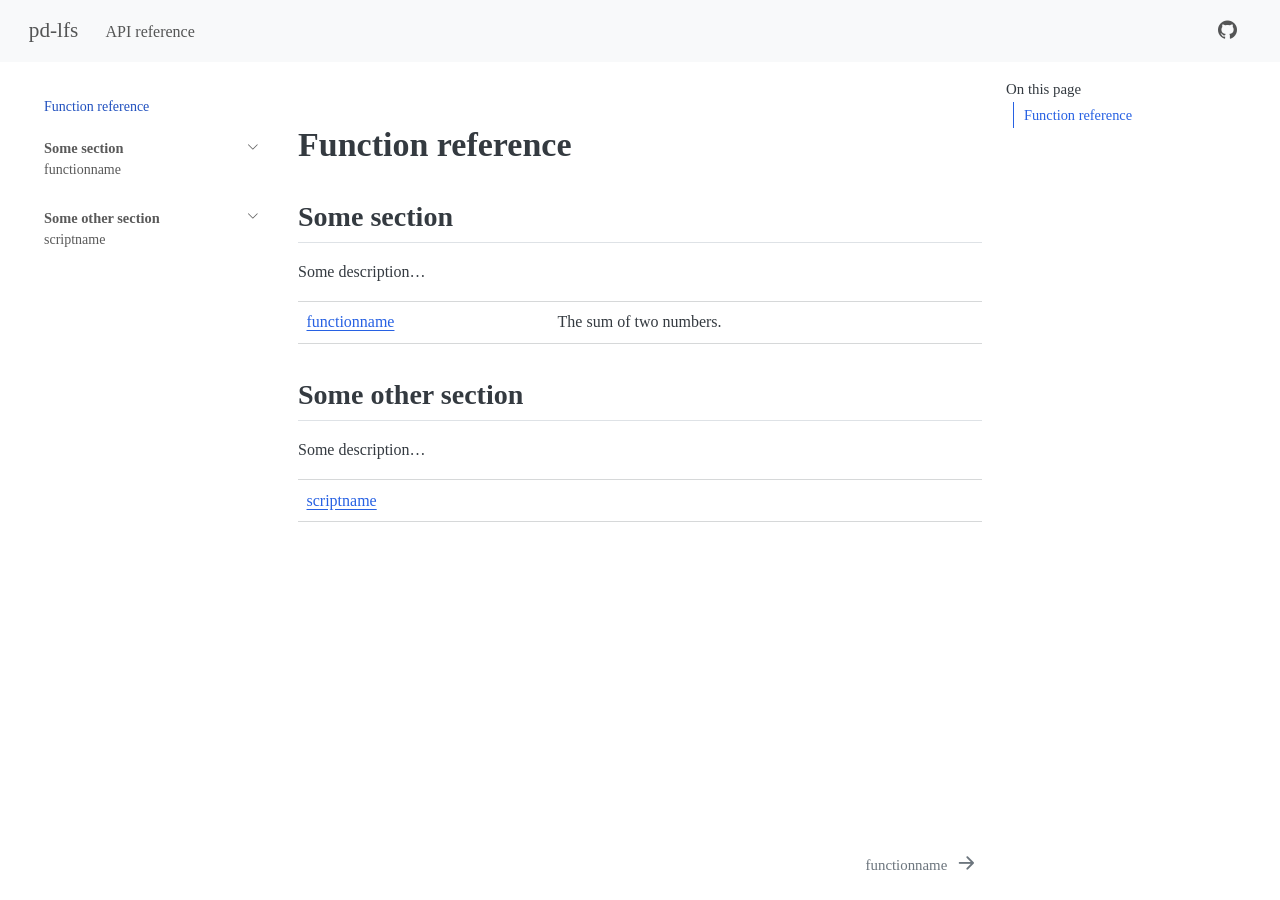
==== api/index.html @ 3316e5fb "Built site for gh-pages" ====
<!DOCTYPE html>
<html xmlns="http://www.w3.org/1999/xhtml" lang="en" xml:lang="en"><head>

<meta charset="utf-8">
<meta name="generator" content="quarto-1.8.26">

<meta name="viewport" content="width=device-width, initial-scale=1.0, user-scalable=yes">


<title>index – pd-lfs</title>
<style>
code{white-space: pre-wrap;}
span.smallcaps{font-variant: small-caps;}
div.columns{display: flex; gap: min(4vw, 1.5em);}
div.column{flex: auto; overflow-x: auto;}
div.hanging-indent{margin-left: 1.5em; text-indent: -1.5em;}
ul.task-list{list-style: none;}
ul.task-list li input[type="checkbox"] {
  width: 0.8em;
  margin: 0 0.8em 0.2em -1em; /* quarto-specific, see https://github.com/quarto-dev/quarto-cli/issues/4556 */ 
  vertical-align: middle;
}
</style>


<script src="../site_libs/quarto-nav/quarto-nav.js"></script>
<script src="../site_libs/quarto-nav/headroom.min.js"></script>
<script src="../site_libs/clipboard/clipboard.min.js"></script>
<script src="../site_libs/quarto-search/autocomplete.umd.js"></script>
<script src="../site_libs/quarto-search/fuse.min.js"></script>
<script src="../site_libs/quarto-search/quarto-search.js"></script>
<meta name="quarto:offset" content="../">
<link href="../api/functionname.html" rel="next">
<script src="../site_libs/quarto-html/quarto.js" type="module"></script>
<script src="../site_libs/quarto-html/tabsets/tabsets.js" type="module"></script>
<script src="../site_libs/quarto-html/axe/axe-check.js" type="module"></script>
<script src="../site_libs/quarto-html/popper.min.js"></script>
<script src="../site_libs/quarto-html/tippy.umd.min.js"></script>
<script src="../site_libs/quarto-html/anchor.min.js"></script>
<link href="../site_libs/quarto-html/tippy.css" rel="stylesheet">
<link href="../site_libs/quarto-html/quarto-syntax-highlighting-587c61ba64f3a5504c4d52d930310e48.css" rel="stylesheet" id="quarto-text-highlighting-styles">
<script src="../site_libs/bootstrap/bootstrap.min.js"></script>
<link href="../site_libs/bootstrap/bootstrap-icons.css" rel="stylesheet">
<link href="../site_libs/bootstrap/bootstrap-e6c861d79aa10edeba1c60b43a3ddd13.min.css" rel="stylesheet" append-hash="true" id="quarto-bootstrap" data-mode="light">
<script id="quarto-search-options" type="application/json">{
  "location": "navbar",
  "copy-button": false,
  "collapse-after": 3,
  "panel-placement": "end",
  "type": "overlay",
  "limit": 50,
  "keyboard-shortcut": [
    "f",
    "/",
    "s"
  ],
  "show-item-context": false,
  "language": {
    "search-no-results-text": "No results",
    "search-matching-documents-text": "matching documents",
    "search-copy-link-title": "Copy link to search",
    "search-hide-matches-text": "Hide additional matches",
    "search-more-match-text": "more match in this document",
    "search-more-matches-text": "more matches in this document",
    "search-clear-button-title": "Clear",
    "search-text-placeholder": "",
    "search-detached-cancel-button-title": "Cancel",
    "search-submit-button-title": "Submit",
    "search-label": "Search"
  }
}</script>


<link rel="stylesheet" href="../api/_styles-quartodoc.css">
<link rel="stylesheet" href="../styles.css">
</head>

<body class="nav-sidebar floating nav-fixed quarto-light">

<div id="quarto-search-results"></div>
  <header id="quarto-header" class="headroom fixed-top">
    <nav class="navbar navbar-expand-lg " data-bs-theme="dark">
      <div class="navbar-container container-fluid">
      <div class="navbar-brand-container mx-auto">
    <a class="navbar-brand" href="../index.html">
    <span class="navbar-title">pd-lfs</span>
    </a>
  </div>
            <div id="quarto-search" class="" title="Search"></div>
          <button class="navbar-toggler" type="button" data-bs-toggle="collapse" data-bs-target="#navbarCollapse" aria-controls="navbarCollapse" role="menu" aria-expanded="false" aria-label="Toggle navigation" onclick="if (window.quartoToggleHeadroom) { window.quartoToggleHeadroom(); }">
  <span class="navbar-toggler-icon"></span>
</button>
          <div class="collapse navbar-collapse" id="navbarCollapse">
            <ul class="navbar-nav navbar-nav-scroll me-auto">
  <li class="nav-item">
    <a class="nav-link" href="../api/"> 
<span class="menu-text">API reference</span></a>
  </li>  
</ul>
            <ul class="navbar-nav navbar-nav-scroll ms-auto">
  <li class="nav-item compact">
    <a class="nav-link" href="https://github.com/munch-group/pd-lfs/"> <i class="bi bi-github" role="img">
</i> 
<span class="menu-text"></span></a>
  </li>  
</ul>
          </div> <!-- /navcollapse -->
            <div class="quarto-navbar-tools">
</div>
      </div> <!-- /container-fluid -->
    </nav>
  <nav class="quarto-secondary-nav">
    <div class="container-fluid d-flex">
      <button type="button" class="quarto-btn-toggle btn" data-bs-toggle="collapse" role="button" data-bs-target=".quarto-sidebar-collapse-item" aria-controls="quarto-sidebar" aria-expanded="false" aria-label="Toggle sidebar navigation" onclick="if (window.quartoToggleHeadroom) { window.quartoToggleHeadroom(); }">
        <i class="bi bi-layout-text-sidebar-reverse"></i>
      </button>
        <nav class="quarto-page-breadcrumbs" aria-label="breadcrumb"><ol class="breadcrumb"><li class="breadcrumb-item"><a href="../api/index.html">Function reference</a></li></ol></nav>
        <a class="flex-grow-1" role="navigation" data-bs-toggle="collapse" data-bs-target=".quarto-sidebar-collapse-item" aria-controls="quarto-sidebar" aria-expanded="false" aria-label="Toggle sidebar navigation" onclick="if (window.quartoToggleHeadroom) { window.quartoToggleHeadroom(); }">      
        </a>
    </div>
  </nav>
</header>
<!-- content -->
<div id="quarto-content" class="quarto-container page-columns page-rows-contents page-layout-article page-navbar">
<!-- sidebar -->
  <nav id="quarto-sidebar" class="sidebar collapse collapse-horizontal quarto-sidebar-collapse-item sidebar-navigation floating overflow-auto">
    <div class="sidebar-menu-container"> 
    <ul class="list-unstyled mt-1">
        <li class="sidebar-item">
  <div class="sidebar-item-container"> 
  <a href="../api/index.html" class="sidebar-item-text sidebar-link active">
 <span class="menu-text">Function reference</span></a>
  </div>
</li>
        <li class="sidebar-item sidebar-item-section">
      <div class="sidebar-item-container"> 
            <a class="sidebar-item-text sidebar-link text-start" data-bs-toggle="collapse" data-bs-target="#quarto-sidebar-section-1" role="navigation" aria-expanded="true">
 <span class="menu-text">Some section</span></a>
          <a class="sidebar-item-toggle text-start" data-bs-toggle="collapse" data-bs-target="#quarto-sidebar-section-1" role="navigation" aria-expanded="true" aria-label="Toggle section">
            <i class="bi bi-chevron-right ms-2"></i>
          </a> 
      </div>
      <ul id="quarto-sidebar-section-1" class="collapse list-unstyled sidebar-section depth1 show">  
          <li class="sidebar-item">
  <div class="sidebar-item-container"> 
  <a href="../api/functionname.html" class="sidebar-item-text sidebar-link">
 <span class="menu-text">functionname</span></a>
  </div>
</li>
      </ul>
  </li>
        <li class="sidebar-item sidebar-item-section">
      <div class="sidebar-item-container"> 
            <a class="sidebar-item-text sidebar-link text-start" data-bs-toggle="collapse" data-bs-target="#quarto-sidebar-section-2" role="navigation" aria-expanded="true">
 <span class="menu-text">Some other section</span></a>
          <a class="sidebar-item-toggle text-start" data-bs-toggle="collapse" data-bs-target="#quarto-sidebar-section-2" role="navigation" aria-expanded="true" aria-label="Toggle section">
            <i class="bi bi-chevron-right ms-2"></i>
          </a> 
      </div>
      <ul id="quarto-sidebar-section-2" class="collapse list-unstyled sidebar-section depth1 show">  
          <li class="sidebar-item">
  <div class="sidebar-item-container"> 
  <a href="../api/scriptname.html" class="sidebar-item-text sidebar-link">
 <span class="menu-text">scriptname</span></a>
  </div>
</li>
      </ul>
  </li>
    </ul>
    </div>
</nav>
<div id="quarto-sidebar-glass" class="quarto-sidebar-collapse-item" data-bs-toggle="collapse" data-bs-target=".quarto-sidebar-collapse-item"></div>
<!-- margin-sidebar -->
    <div id="quarto-margin-sidebar" class="sidebar margin-sidebar">
        <nav id="TOC" role="doc-toc" class="toc-active">
    <h2 id="toc-title">On this page</h2>
   
  <ul>
  <li><a href="#function-reference" id="toc-function-reference" class="nav-link active" data-scroll-target="#function-reference">Function reference</a>
  <ul class="collapse">
  <li><a href="#some-section" id="toc-some-section" class="nav-link" data-scroll-target="#some-section">Some section</a></li>
  <li><a href="#some-other-section" id="toc-some-other-section" class="nav-link" data-scroll-target="#some-other-section">Some other section</a></li>
  </ul></li>
  </ul>
</nav>
    </div>
<!-- main -->
<main class="content" id="quarto-document-content"><header id="title-block-header" class="quarto-title-block"></header>




<section id="function-reference" class="level1 doc doc-index">
<h1 class="doc doc-index">Function reference</h1>
<section id="some-section" class="level2">
<h2 class="anchored" data-anchor-id="some-section">Some section</h2>
<p>Some description…</p>
<table class="caption-top table">
<tbody>
<tr class="odd">
<td><a href="../api/functionname.html#pd_lfs.modulename.functionname">functionname</a></td>
<td>The sum of two numbers.</td>
</tr>
</tbody>
</table>
</section>
<section id="some-other-section" class="level2">
<h2 class="anchored" data-anchor-id="some-other-section">Some other section</h2>
<p>Some description…</p>
<table class="caption-top table">
<tbody>
<tr class="odd">
<td><a href="../api/scriptname.html#pd_lfs.modulename.scriptname">scriptname</a></td>
<td></td>
</tr>
</tbody>
</table>


</section>
</section>

</main> <!-- /main -->
<script id="quarto-html-after-body" type="application/javascript">
  window.document.addEventListener("DOMContentLoaded", function (event) {
    const icon = "";
    const anchorJS = new window.AnchorJS();
    anchorJS.options = {
      placement: 'right',
      icon: icon
    };
    anchorJS.add('.anchored');
    const isCodeAnnotation = (el) => {
      for (const clz of el.classList) {
        if (clz.startsWith('code-annotation-')) {                     
          return true;
        }
      }
      return false;
    }
    const onCopySuccess = function(e) {
      // button target
      const button = e.trigger;
      // don't keep focus
      button.blur();
      // flash "checked"
      button.classList.add('code-copy-button-checked');
      var currentTitle = button.getAttribute("title");
      button.setAttribute("title", "Copied!");
      let tooltip;
      if (window.bootstrap) {
        button.setAttribute("data-bs-toggle", "tooltip");
        button.setAttribute("data-bs-placement", "left");
        button.setAttribute("data-bs-title", "Copied!");
        tooltip = new bootstrap.Tooltip(button, 
          { trigger: "manual", 
            customClass: "code-copy-button-tooltip",
            offset: [0, -8]});
        tooltip.show();    
      }
      setTimeout(function() {
        if (tooltip) {
          tooltip.hide();
          button.removeAttribute("data-bs-title");
          button.removeAttribute("data-bs-toggle");
          button.removeAttribute("data-bs-placement");
        }
        button.setAttribute("title", currentTitle);
        button.classList.remove('code-copy-button-checked');
      }, 1000);
      // clear code selection
      e.clearSelection();
    }
    const getTextToCopy = function(trigger) {
      const outerScaffold = trigger.parentElement.cloneNode(true);
      const codeEl = outerScaffold.querySelector('code');
      for (const childEl of codeEl.children) {
        if (isCodeAnnotation(childEl)) {
          childEl.remove();
        }
      }
      return codeEl.innerText;
    }
    const clipboard = new window.ClipboardJS('.code-copy-button:not([data-in-quarto-modal])', {
      text: getTextToCopy
    });
    clipboard.on('success', onCopySuccess);
    if (window.document.getElementById('quarto-embedded-source-code-modal')) {
      const clipboardModal = new window.ClipboardJS('.code-copy-button[data-in-quarto-modal]', {
        text: getTextToCopy,
        container: window.document.getElementById('quarto-embedded-source-code-modal')
      });
      clipboardModal.on('success', onCopySuccess);
    }
      var localhostRegex = new RegExp(/^(?:http|https):\/\/localhost\:?[0-9]*\//);
      var mailtoRegex = new RegExp(/^mailto:/);
        var filterRegex = new RegExp('/' + window.location.host + '/');
      var isInternal = (href) => {
          return filterRegex.test(href) || localhostRegex.test(href) || mailtoRegex.test(href);
      }
      // Inspect non-navigation links and adorn them if external
     var links = window.document.querySelectorAll('a[href]:not(.nav-link):not(.navbar-brand):not(.toc-action):not(.sidebar-link):not(.sidebar-item-toggle):not(.pagination-link):not(.no-external):not([aria-hidden]):not(.dropdown-item):not(.quarto-navigation-tool):not(.about-link)');
      for (var i=0; i<links.length; i++) {
        const link = links[i];
        if (!isInternal(link.href)) {
          // undo the damage that might have been done by quarto-nav.js in the case of
          // links that we want to consider external
          if (link.dataset.originalHref !== undefined) {
            link.href = link.dataset.originalHref;
          }
        }
      }
    function tippyHover(el, contentFn, onTriggerFn, onUntriggerFn) {
      const config = {
        allowHTML: true,
        maxWidth: 500,
        delay: 100,
        arrow: false,
        appendTo: function(el) {
            return el.parentElement;
        },
        interactive: true,
        interactiveBorder: 10,
        theme: 'quarto',
        placement: 'bottom-start',
      };
      if (contentFn) {
        config.content = contentFn;
      }
      if (onTriggerFn) {
        config.onTrigger = onTriggerFn;
      }
      if (onUntriggerFn) {
        config.onUntrigger = onUntriggerFn;
      }
      window.tippy(el, config); 
    }
    const noterefs = window.document.querySelectorAll('a[role="doc-noteref"]');
    for (var i=0; i<noterefs.length; i++) {
      const ref = noterefs[i];
      tippyHover(ref, function() {
        // use id or data attribute instead here
        let href = ref.getAttribute('data-footnote-href') || ref.getAttribute('href');
        try { href = new URL(href).hash; } catch {}
        const id = href.replace(/^#\/?/, "");
        const note = window.document.getElementById(id);
        if (note) {
          return note.innerHTML;
        } else {
          return "";
        }
      });
    }
    const xrefs = window.document.querySelectorAll('a.quarto-xref');
    const processXRef = (id, note) => {
      // Strip column container classes
      const stripColumnClz = (el) => {
        el.classList.remove("page-full", "page-columns");
        if (el.children) {
          for (const child of el.children) {
            stripColumnClz(child);
          }
        }
      }
      stripColumnClz(note)
      if (id === null || id.startsWith('sec-')) {
        // Special case sections, only their first couple elements
        const container = document.createElement("div");
        if (note.children && note.children.length > 2) {
          container.appendChild(note.children[0].cloneNode(true));
          for (let i = 1; i < note.children.length; i++) {
            const child = note.children[i];
            if (child.tagName === "P" && child.innerText === "") {
              continue;
            } else {
              container.appendChild(child.cloneNode(true));
              break;
            }
          }
          if (window.Quarto?.typesetMath) {
            window.Quarto.typesetMath(container);
          }
          return container.innerHTML
        } else {
          if (window.Quarto?.typesetMath) {
            window.Quarto.typesetMath(note);
          }
          return note.innerHTML;
        }
      } else {
        // Remove any anchor links if they are present
        const anchorLink = note.querySelector('a.anchorjs-link');
        if (anchorLink) {
          anchorLink.remove();
        }
        if (window.Quarto?.typesetMath) {
          window.Quarto.typesetMath(note);
        }
        if (note.classList.contains("callout")) {
          return note.outerHTML;
        } else {
          return note.innerHTML;
        }
      }
    }
    for (var i=0; i<xrefs.length; i++) {
      const xref = xrefs[i];
      tippyHover(xref, undefined, function(instance) {
        instance.disable();
        let url = xref.getAttribute('href');
        let hash = undefined; 
        if (url.startsWith('#')) {
          hash = url;
        } else {
          try { hash = new URL(url).hash; } catch {}
        }
        if (hash) {
          const id = hash.replace(/^#\/?/, "");
          const note = window.document.getElementById(id);
          if (note !== null) {
            try {
              const html = processXRef(id, note.cloneNode(true));
              instance.setContent(html);
            } finally {
              instance.enable();
              instance.show();
            }
          } else {
            // See if we can fetch this
            fetch(url.split('#')[0])
            .then(res => res.text())
            .then(html => {
              const parser = new DOMParser();
              const htmlDoc = parser.parseFromString(html, "text/html");
              const note = htmlDoc.getElementById(id);
              if (note !== null) {
                const html = processXRef(id, note);
                instance.setContent(html);
              } 
            }).finally(() => {
              instance.enable();
              instance.show();
            });
          }
        } else {
          // See if we can fetch a full url (with no hash to target)
          // This is a special case and we should probably do some content thinning / targeting
          fetch(url)
          .then(res => res.text())
          .then(html => {
            const parser = new DOMParser();
            const htmlDoc = parser.parseFromString(html, "text/html");
            const note = htmlDoc.querySelector('main.content');
            if (note !== null) {
              // This should only happen for chapter cross references
              // (since there is no id in the URL)
              // remove the first header
              if (note.children.length > 0 && note.children[0].tagName === "HEADER") {
                note.children[0].remove();
              }
              const html = processXRef(null, note);
              instance.setContent(html);
            } 
          }).finally(() => {
            instance.enable();
            instance.show();
          });
        }
      }, function(instance) {
      });
    }
        let selectedAnnoteEl;
        const selectorForAnnotation = ( cell, annotation) => {
          let cellAttr = 'data-code-cell="' + cell + '"';
          let lineAttr = 'data-code-annotation="' +  annotation + '"';
          const selector = 'span[' + cellAttr + '][' + lineAttr + ']';
          return selector;
        }
        const selectCodeLines = (annoteEl) => {
          const doc = window.document;
          const targetCell = annoteEl.getAttribute("data-target-cell");
          const targetAnnotation = annoteEl.getAttribute("data-target-annotation");
          const annoteSpan = window.document.querySelector(selectorForAnnotation(targetCell, targetAnnotation));
          const lines = annoteSpan.getAttribute("data-code-lines").split(",");
          const lineIds = lines.map((line) => {
            return targetCell + "-" + line;
          })
          let top = null;
          let height = null;
          let parent = null;
          if (lineIds.length > 0) {
              //compute the position of the single el (top and bottom and make a div)
              const el = window.document.getElementById(lineIds[0]);
              top = el.offsetTop;
              height = el.offsetHeight;
              parent = el.parentElement.parentElement;
            if (lineIds.length > 1) {
              const lastEl = window.document.getElementById(lineIds[lineIds.length - 1]);
              const bottom = lastEl.offsetTop + lastEl.offsetHeight;
              height = bottom - top;
            }
            if (top !== null && height !== null && parent !== null) {
              // cook up a div (if necessary) and position it 
              let div = window.document.getElementById("code-annotation-line-highlight");
              if (div === null) {
                div = window.document.createElement("div");
                div.setAttribute("id", "code-annotation-line-highlight");
                div.style.position = 'absolute';
                parent.appendChild(div);
              }
              div.style.top = top - 2 + "px";
              div.style.height = height + 4 + "px";
              div.style.left = 0;
              let gutterDiv = window.document.getElementById("code-annotation-line-highlight-gutter");
              if (gutterDiv === null) {
                gutterDiv = window.document.createElement("div");
                gutterDiv.setAttribute("id", "code-annotation-line-highlight-gutter");
                gutterDiv.style.position = 'absolute';
                const codeCell = window.document.getElementById(targetCell);
                const gutter = codeCell.querySelector('.code-annotation-gutter');
                gutter.appendChild(gutterDiv);
              }
              gutterDiv.style.top = top - 2 + "px";
              gutterDiv.style.height = height + 4 + "px";
            }
            selectedAnnoteEl = annoteEl;
          }
        };
        const unselectCodeLines = () => {
          const elementsIds = ["code-annotation-line-highlight", "code-annotation-line-highlight-gutter"];
          elementsIds.forEach((elId) => {
            const div = window.document.getElementById(elId);
            if (div) {
              div.remove();
            }
          });
          selectedAnnoteEl = undefined;
        };
          // Handle positioning of the toggle
      window.addEventListener(
        "resize",
        throttle(() => {
          elRect = undefined;
          if (selectedAnnoteEl) {
            selectCodeLines(selectedAnnoteEl);
          }
        }, 10)
      );
      function throttle(fn, ms) {
      let throttle = false;
      let timer;
        return (...args) => {
          if(!throttle) { // first call gets through
              fn.apply(this, args);
              throttle = true;
          } else { // all the others get throttled
              if(timer) clearTimeout(timer); // cancel #2
              timer = setTimeout(() => {
                fn.apply(this, args);
                timer = throttle = false;
              }, ms);
          }
        };
      }
        // Attach click handler to the DT
        const annoteDls = window.document.querySelectorAll('dt[data-target-cell]');
        for (const annoteDlNode of annoteDls) {
          annoteDlNode.addEventListener('click', (event) => {
            const clickedEl = event.target;
            if (clickedEl !== selectedAnnoteEl) {
              unselectCodeLines();
              const activeEl = window.document.querySelector('dt[data-target-cell].code-annotation-active');
              if (activeEl) {
                activeEl.classList.remove('code-annotation-active');
              }
              selectCodeLines(clickedEl);
              clickedEl.classList.add('code-annotation-active');
            } else {
              // Unselect the line
              unselectCodeLines();
              clickedEl.classList.remove('code-annotation-active');
            }
          });
        }
    const findCites = (el) => {
      const parentEl = el.parentElement;
      if (parentEl) {
        const cites = parentEl.dataset.cites;
        if (cites) {
          return {
            el,
            cites: cites.split(' ')
          };
        } else {
          return findCites(el.parentElement)
        }
      } else {
        return undefined;
      }
    };
    var bibliorefs = window.document.querySelectorAll('a[role="doc-biblioref"]');
    for (var i=0; i<bibliorefs.length; i++) {
      const ref = bibliorefs[i];
      const citeInfo = findCites(ref);
      if (citeInfo) {
        tippyHover(citeInfo.el, function() {
          var popup = window.document.createElement('div');
          citeInfo.cites.forEach(function(cite) {
            var citeDiv = window.document.createElement('div');
            citeDiv.classList.add('hanging-indent');
            citeDiv.classList.add('csl-entry');
            var biblioDiv = window.document.getElementById('ref-' + cite);
            if (biblioDiv) {
              citeDiv.innerHTML = biblioDiv.innerHTML;
            }
            popup.appendChild(citeDiv);
          });
          return popup.innerHTML;
        });
      }
    }
  });
  </script>
<nav class="page-navigation">
  <div class="nav-page nav-page-previous">
  </div>
  <div class="nav-page nav-page-next">
      <a href="../api/functionname.html" class="pagination-link" aria-label="functionname">
        <span class="nav-page-text">functionname</span> <i class="bi bi-arrow-right-short"></i>
      </a>
  </div>
</nav>
</div> <!-- /content -->




</body></html>
---- site_libs/quarto-html/tippy.css ----
.tippy-box[data-animation=fade][data-state=hidden]{opacity:0}[data-tippy-root]{max-width:calc(100vw - 10px)}.tippy-box{position:relative;background-color:#333;color:#fff;border-radius:4px;font-size:14px;line-height:1.4;white-space:normal;outline:0;transition-property:transform,visibility,opacity}.tippy-box[data-placement^=top]>.tippy-arrow{bottom:0}.tippy-box[data-placement^=top]>.tippy-arrow:before{bottom:-7px;left:0;border-width:8px 8px 0;border-top-color:initial;transform-origin:center top}.tippy-box[data-placement^=bottom]>.tippy-arrow{top:0}.tippy-box[data-placement^=bottom]>.tippy-arrow:before{top:-7px;left:0;border-width:0 8px 8px;border-bottom-color:initial;transform-origin:center bottom}.tippy-box[data-placement^=left]>.tippy-arrow{right:0}.tippy-box[data-placement^=left]>.tippy-arrow:before{border-width:8px 0 8px 8px;border-left-color:initial;right:-7px;transform-origin:center left}.tippy-box[data-placement^=right]>.tippy-arrow{left:0}.tippy-box[data-placement^=right]>.tippy-arrow:before{left:-7px;border-width:8px 8px 8px 0;border-right-color:initial;transform-origin:center right}.tippy-box[data-inertia][data-state=visible]{transition-timing-function:cubic-bezier(.54,1.5,.38,1.11)}.tippy-arrow{width:16px;height:16px;color:#333}.tippy-arrow:before{content:"";position:absolute;border-color:transparent;border-style:solid}.tippy-content{position:relative;padding:5px 9px;z-index:1}
---- site_libs/quarto-html/quarto-syntax-highlighting-587c61ba64f3a5504c4d52d930310e48.css ----
/* quarto syntax highlight colors */
:root {
  --quarto-hl-ot-color: #003B4F;
  --quarto-hl-at-color: #657422;
  --quarto-hl-ss-color: #20794D;
  --quarto-hl-an-color: #5E5E5E;
  --quarto-hl-fu-color: #4758AB;
  --quarto-hl-st-color: #20794D;
  --quarto-hl-cf-color: #003B4F;
  --quarto-hl-op-color: #5E5E5E;
  --quarto-hl-er-color: #AD0000;
  --quarto-hl-bn-color: #AD0000;
  --quarto-hl-al-color: #AD0000;
  --quarto-hl-va-color: #111111;
  --quarto-hl-bu-color: inherit;
  --quarto-hl-ex-color: inherit;
  --quarto-hl-pp-color: #AD0000;
  --quarto-hl-in-color: #5E5E5E;
  --quarto-hl-vs-color: #20794D;
  --quarto-hl-wa-color: #5E5E5E;
  --quarto-hl-do-color: #5E5E5E;
  --quarto-hl-im-color: #00769E;
  --quarto-hl-ch-color: #20794D;
  --quarto-hl-dt-color: #AD0000;
  --quarto-hl-fl-color: #AD0000;
  --quarto-hl-co-color: #5E5E5E;
  --quarto-hl-cv-color: #5E5E5E;
  --quarto-hl-cn-color: #8f5902;
  --quarto-hl-sc-color: #5E5E5E;
  --quarto-hl-dv-color: #AD0000;
  --quarto-hl-kw-color: #003B4F;
}

/* other quarto variables */
:root {
  --quarto-font-monospace: SFMono-Regular, Menlo, Monaco, Consolas, "Liberation Mono", "Courier New", monospace;
}

/* syntax highlight based on Pandoc's rules */
pre > code.sourceCode > span {
  color: #003B4F;
}

code.sourceCode > span {
  color: #003B4F;
}

div.sourceCode,
div.sourceCode pre.sourceCode {
  color: #003B4F;
}

/* Normal */
code span {
  color: #003B4F;
}

/* Alert */
code span.al {
  color: #AD0000;
  font-style: inherit;
}

/* Annotation */
code span.an {
  color: #5E5E5E;
  font-style: inherit;
}

/* Attribute */
code span.at {
  color: #657422;
  font-style: inherit;
}

/* BaseN */
code span.bn {
  color: #AD0000;
  font-style: inherit;
}

/* BuiltIn */
code span.bu {
  font-style: inherit;
}

/* ControlFlow */
code span.cf {
  color: #003B4F;
  font-weight: bold;
  font-style: inherit;
}

/* Char */
code span.ch {
  color: #20794D;
  font-style: inherit;
}

/* Constant */
code span.cn {
  color: #8f5902;
  font-style: inherit;
}

/* Comment */
code span.co {
  color: #5E5E5E;
  font-style: inherit;
}

/* CommentVar */
code span.cv {
  color: #5E5E5E;
  font-style: italic;
}

/* Documentation */
code span.do {
  color: #5E5E5E;
  font-style: italic;
}

/* DataType */
code span.dt {
  color: #AD0000;
  font-style: inherit;
}

/* DecVal */
code span.dv {
  color: #AD0000;
  font-style: inherit;
}

/* Error */
code span.er {
  color: #AD0000;
  font-style: inherit;
}

/* Extension */
code span.ex {
  font-style: inherit;
}

/* Float */
code span.fl {
  color: #AD0000;
  font-style: inherit;
}

/* Function */
code span.fu {
  color: #4758AB;
  font-style: inherit;
}

/* Import */
code span.im {
  color: #00769E;
  font-style: inherit;
}

/* Information */
code span.in {
  color: #5E5E5E;
  font-style: inherit;
}

/* Keyword */
code span.kw {
  color: #003B4F;
  font-weight: bold;
  font-style: inherit;
}

/* Operator */
code span.op {
  color: #5E5E5E;
  font-style: inherit;
}

/* Other */
code span.ot {
  color: #003B4F;
  font-style: inherit;
}

/* Preprocessor */
code span.pp {
  color: #AD0000;
  font-style: inherit;
}

/* SpecialChar */
code span.sc {
  color: #5E5E5E;
  font-style: inherit;
}

/* SpecialString */
code span.ss {
  color: #20794D;
  font-style: inherit;
}

/* String */
code span.st {
  color: #20794D;
  font-style: inherit;
}

/* Variable */
code span.va {
  color: #111111;
  font-style: inherit;
}

/* VerbatimString */
code span.vs {
  color: #20794D;
  font-style: inherit;
}

/* Warning */
code span.wa {
  color: #5E5E5E;
  font-style: italic;
}

.prevent-inlining {
  content: "</";
}

/*# sourceMappingURL=2dce1cc6c82594539e1579de68416b47.css.map */
---- api/_styles-quartodoc.css ----
/*
This file generated automatically by quartodoc version 0.11.1.
Modifications may be overwritten by quartodoc build. If you want to
customize styles, create a new .css file to avoid losing changes.
*/


/* styles for parameter tables, etc.. ----
*/

.doc-section dt code {
    background: none;
}

.doc-section dt {
    /* background-color: lightyellow; */
    display: block;
}

.doc-section dl dd {
    margin-left: 3rem;
}
---- styles.css ----
@import url('https://rsms.me/inter/inter.css');
html { font-family: 'Inter', sans-serif; }
@supports (font-variation-settings: normal) {
  html { font-family: 'Inter var', sans-serif; }
}

:root {
  --bs-body-font-family: inter;
  --bs-body-font-size: 16px;
}

/* css styles */

.cell-output pre code {
  white-space: pre-wrap;
}


/* sidebar formatting */

.sidebar a.nav-link {
  font-size: 14.4px;
  font-weight: 400;
}


.sidebar-item-container .text-start {
  font-weight: 600;
  font-size: 14.4px !important;
}

.sidebar-item-text {
  /*color: rgba(60, 60, 60, 0.7);*/
  font-weight: 500;
  font-size: 14px;
  line-height: 22px;
}

.sidebar-item {
  margin-top: 0px;
}

.sidebar-item-section {
  padding-top: 16px;
}

.sidebar-section {
  padding-left: 0px !important;
}

.sidebar-item-section .sidebar-item-section {
  padding-top: 0px;
  padding-left: 10px;
}


td:first-child {
  text-wrap: nowrap;
  text-size-adjust: 100%;
}

td:first-child a {
  word-break: normal;
}


/* Example Gallery */

.gallery .gallery-card-body {
    height: 250px;
    padding-bottom: 20px;
}

.gallery .gallery-card-cta {
  font-size: 32px;
  text-align: center;
  padding: 100px 45px 45px 45px;
  width: 100%;
  background-color: rgb(248, 249, 250);
}

.gallery a {
  text-decoration: none;
}


.gallery .gallery-card-body img {
    width: 100%;
    height: 100%;
    object-fit: contain;
}

.gallery .card-header {
    font-size: 14px;
    text-decoration: none;
    text-align: center;
}

.gallery .card-header h6 {
  margin-top: 0.5rem;
}

.gallery .card-header a {
    text-decoration: none;
}

.gallery-links ul {
  list-style-type: none;
}

.gallery-links li {
  display: inline;
  margin-right: 60px;

}
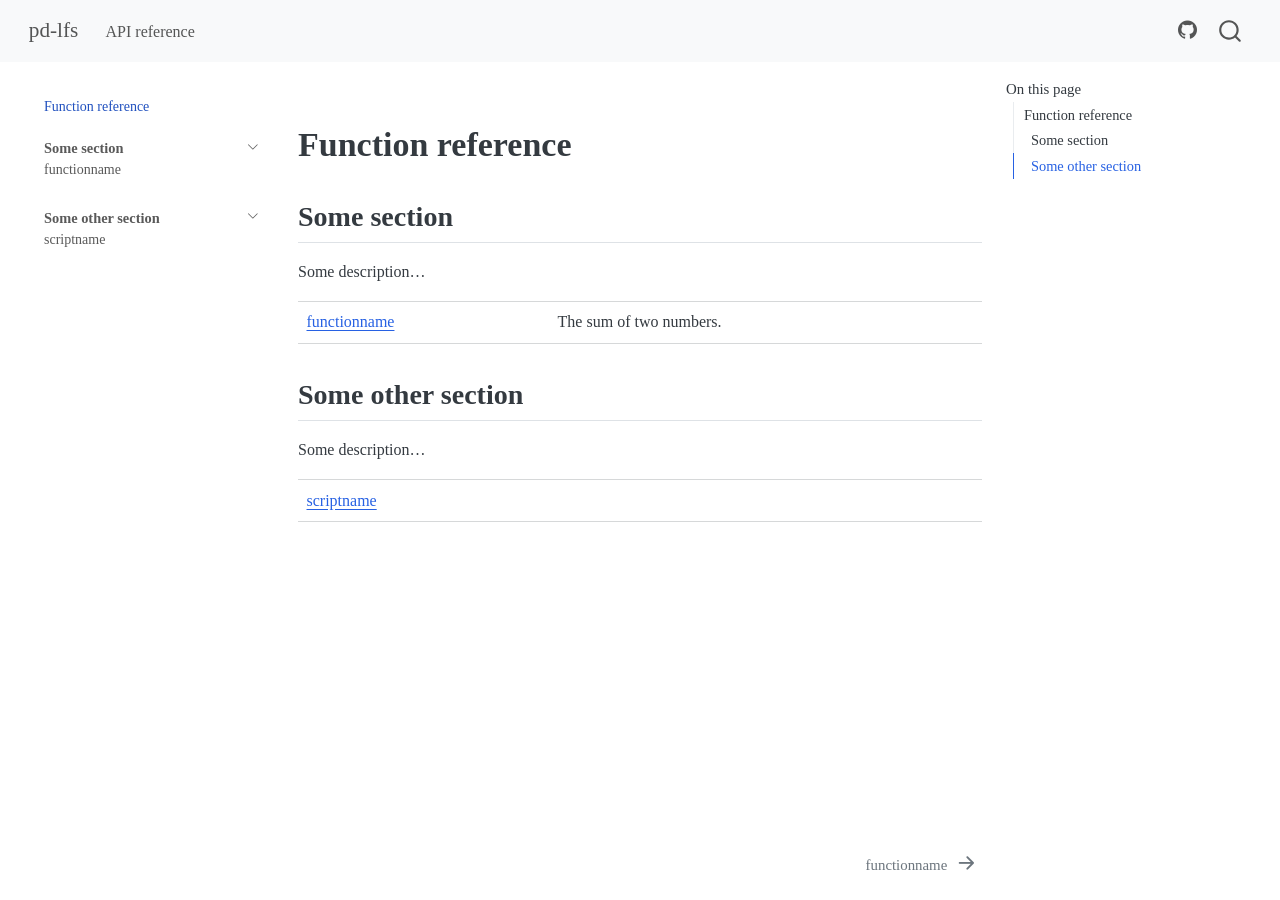
==== commit 3bf5c013: "Built site for gh-pages" ====
--- a/api/index.html
+++ b/api/index.html
@@ -2,13 +2,16 @@
 <html xmlns="http://www.w3.org/1999/xhtml" lang="en" xml:lang="en"><head>
 
 <meta charset="utf-8">
-<meta name="generator" content="quarto-1.8.26">
+<meta name="generator" content="quarto-1.9.37">
 
 <meta name="viewport" content="width=device-width, initial-scale=1.0, user-scalable=yes">
 
 
 <title>index – pd-lfs</title>
 <style>
+/* Default styles provided by pandoc.
+** See https://pandoc.org/MANUAL.html#variables-for-html for config info.
+*/
 code{white-space: pre-wrap;}
 span.smallcaps{font-variant: small-caps;}
 div.columns{display: flex; gap: min(4vw, 1.5em);}
@@ -33,15 +36,14 @@
 <link href="../api/functionname.html" rel="next">
 <script src="../site_libs/quarto-html/quarto.js" type="module"></script>
 <script src="../site_libs/quarto-html/tabsets/tabsets.js" type="module"></script>
-<script src="../site_libs/quarto-html/axe/axe-check.js" type="module"></script>
 <script src="../site_libs/quarto-html/popper.min.js"></script>
 <script src="../site_libs/quarto-html/tippy.umd.min.js"></script>
 <script src="../site_libs/quarto-html/anchor.min.js"></script>
 <link href="../site_libs/quarto-html/tippy.css" rel="stylesheet">
-<link href="../site_libs/quarto-html/quarto-syntax-highlighting-587c61ba64f3a5504c4d52d930310e48.css" rel="stylesheet" id="quarto-text-highlighting-styles">
+<link href="../site_libs/quarto-html/quarto-syntax-highlighting-7f8f88aac4f3542376d5c11b86a4c14d.css" rel="stylesheet" id="quarto-text-highlighting-styles">
 <script src="../site_libs/bootstrap/bootstrap.min.js"></script>
 <link href="../site_libs/bootstrap/bootstrap-icons.css" rel="stylesheet">
-<link href="../site_libs/bootstrap/bootstrap-e6c861d79aa10edeba1c60b43a3ddd13.min.css" rel="stylesheet" append-hash="true" id="quarto-bootstrap" data-mode="light">
+<link href="../site_libs/bootstrap/bootstrap-4897d45d2f75ed4f519693be625836c5.min.css" rel="stylesheet" append-hash="true" id="quarto-bootstrap" data-mode="light">
 <script id="quarto-search-options" type="application/json">{
   "location": "navbar",
   "copy-button": false,
@@ -294,7 +296,7 @@
     }
       var localhostRegex = new RegExp(/^(?:http|https):\/\/localhost\:?[0-9]*\//);
       var mailtoRegex = new RegExp(/^mailto:/);
-        var filterRegex = new RegExp('/' + window.location.host + '/');
+        var filterRegex = new RegExp("https:\/\/munch-group\.github\.io\/pd-lfs\/");
       var isInternal = (href) => {
           return filterRegex.test(href) || localhostRegex.test(href) || mailtoRegex.test(href);
       }
--- a/site_libs/quarto-html/quarto-syntax-highlighting-7f8f88aac4f3542376d5c11b86a4c14d.css
+++ b/site_libs/quarto-html/quarto-syntax-highlighting-7f8f88aac4f3542376d5c11b86a4c14d.css
@@ -0,0 +1,236 @@
+/* quarto syntax highlight colors */
+:root {
+  --quarto-hl-ot-color: #003B4F;
+  --quarto-hl-at-color: #657422;
+  --quarto-hl-ss-color: #20794D;
+  --quarto-hl-an-color: #5E5E5E;
+  --quarto-hl-fu-color: #4758AB;
+  --quarto-hl-st-color: #20794D;
+  --quarto-hl-cf-color: #003B4F;
+  --quarto-hl-op-color: #5E5E5E;
+  --quarto-hl-er-color: #AD0000;
+  --quarto-hl-bn-color: #AD0000;
+  --quarto-hl-al-color: #AD0000;
+  --quarto-hl-va-color: #111111;
+  --quarto-hl-bu-color: inherit;
+  --quarto-hl-ex-color: inherit;
+  --quarto-hl-pp-color: #AD0000;
+  --quarto-hl-in-color: #5E5E5E;
+  --quarto-hl-vs-color: #20794D;
+  --quarto-hl-wa-color: #5E5E5E;
+  --quarto-hl-do-color: #5E5E5E;
+  --quarto-hl-im-color: #00769E;
+  --quarto-hl-ch-color: #20794D;
+  --quarto-hl-dt-color: #AD0000;
+  --quarto-hl-fl-color: #AD0000;
+  --quarto-hl-co-color: #5E5E5E;
+  --quarto-hl-cv-color: #5E5E5E;
+  --quarto-hl-cn-color: #8f5902;
+  --quarto-hl-sc-color: #5E5E5E;
+  --quarto-hl-dv-color: #AD0000;
+  --quarto-hl-kw-color: #003B4F;
+}
+
+/* other quarto variables */
+:root {
+  --quarto-font-monospace: SFMono-Regular, Menlo, Monaco, Consolas, "Liberation Mono", "Courier New", monospace;
+}
+
+/* syntax highlight based on Pandoc's rules */
+pre > code.sourceCode > span {
+  color: #003B4F;
+}
+
+code.sourceCode > span {
+  color: #003B4F;
+}
+
+div.sourceCode,
+div.sourceCode pre.sourceCode {
+  color: #003B4F;
+}
+
+/* Normal */
+code span {
+  color: #003B4F;
+}
+
+/* Alert */
+code span.al {
+  color: #AD0000;
+  font-style: inherit;
+}
+
+/* Annotation */
+code span.an {
+  color: #5E5E5E;
+  font-style: inherit;
+}
+
+/* Attribute */
+code span.at {
+  color: #657422;
+  font-style: inherit;
+}
+
+/* BaseN */
+code span.bn {
+  color: #AD0000;
+  font-style: inherit;
+}
+
+/* BuiltIn */
+code span.bu {
+  font-style: inherit;
+}
+
+/* ControlFlow */
+code span.cf {
+  color: #003B4F;
+  font-weight: bold;
+  font-style: inherit;
+}
+
+/* Char */
+code span.ch {
+  color: #20794D;
+  font-style: inherit;
+}
+
+/* Constant */
+code span.cn {
+  color: #8f5902;
+  font-style: inherit;
+}
+
+/* Comment */
+code span.co {
+  color: #5E5E5E;
+  font-style: inherit;
+}
+
+/* CommentVar */
+code span.cv {
+  color: #5E5E5E;
+  font-style: italic;
+}
+
+/* Documentation */
+code span.do {
+  color: #5E5E5E;
+  font-style: italic;
+}
+
+/* DataType */
+code span.dt {
+  color: #AD0000;
+  font-style: inherit;
+}
+
+/* DecVal */
+code span.dv {
+  color: #AD0000;
+  font-style: inherit;
+}
+
+/* Error */
+code span.er {
+  color: #AD0000;
+  font-style: inherit;
+}
+
+/* Extension */
+code span.ex {
+  font-style: inherit;
+}
+
+/* Float */
+code span.fl {
+  color: #AD0000;
+  font-style: inherit;
+}
+
+/* Function */
+code span.fu {
+  color: #4758AB;
+  font-style: inherit;
+}
+
+/* Import */
+code span.im {
+  color: #00769E;
+  font-style: inherit;
+}
+
+/* Information */
+code span.in {
+  color: #5E5E5E;
+  font-style: inherit;
+}
+
+/* Keyword */
+code span.kw {
+  color: #003B4F;
+  font-weight: bold;
+  font-style: inherit;
+}
+
+/* Operator */
+code span.op {
+  color: #5E5E5E;
+  font-style: inherit;
+}
+
+/* Other */
+code span.ot {
+  color: #003B4F;
+  font-style: inherit;
+}
+
+/* Preprocessor */
+code span.pp {
+  color: #AD0000;
+  font-style: inherit;
+}
+
+/* SpecialChar */
+code span.sc {
+  color: #5E5E5E;
+  font-style: inherit;
+}
+
+/* SpecialString */
+code span.ss {
+  color: #20794D;
+  font-style: inherit;
+}
+
+/* String */
+code span.st {
+  color: #20794D;
+  font-style: inherit;
+}
+
+/* Variable */
+code span.va {
+  color: #111111;
+  font-style: inherit;
+}
+
+/* VerbatimString */
+code span.vs {
+  color: #20794D;
+  font-style: inherit;
+}
+
+/* Warning */
+code span.wa {
+  color: #5E5E5E;
+  font-style: italic;
+}
+
+.prevent-inlining {
+  content: "</";
+}
+
+/*# sourceMappingURL=789ad8cd35626ba772517505b42a116e.css.map */
